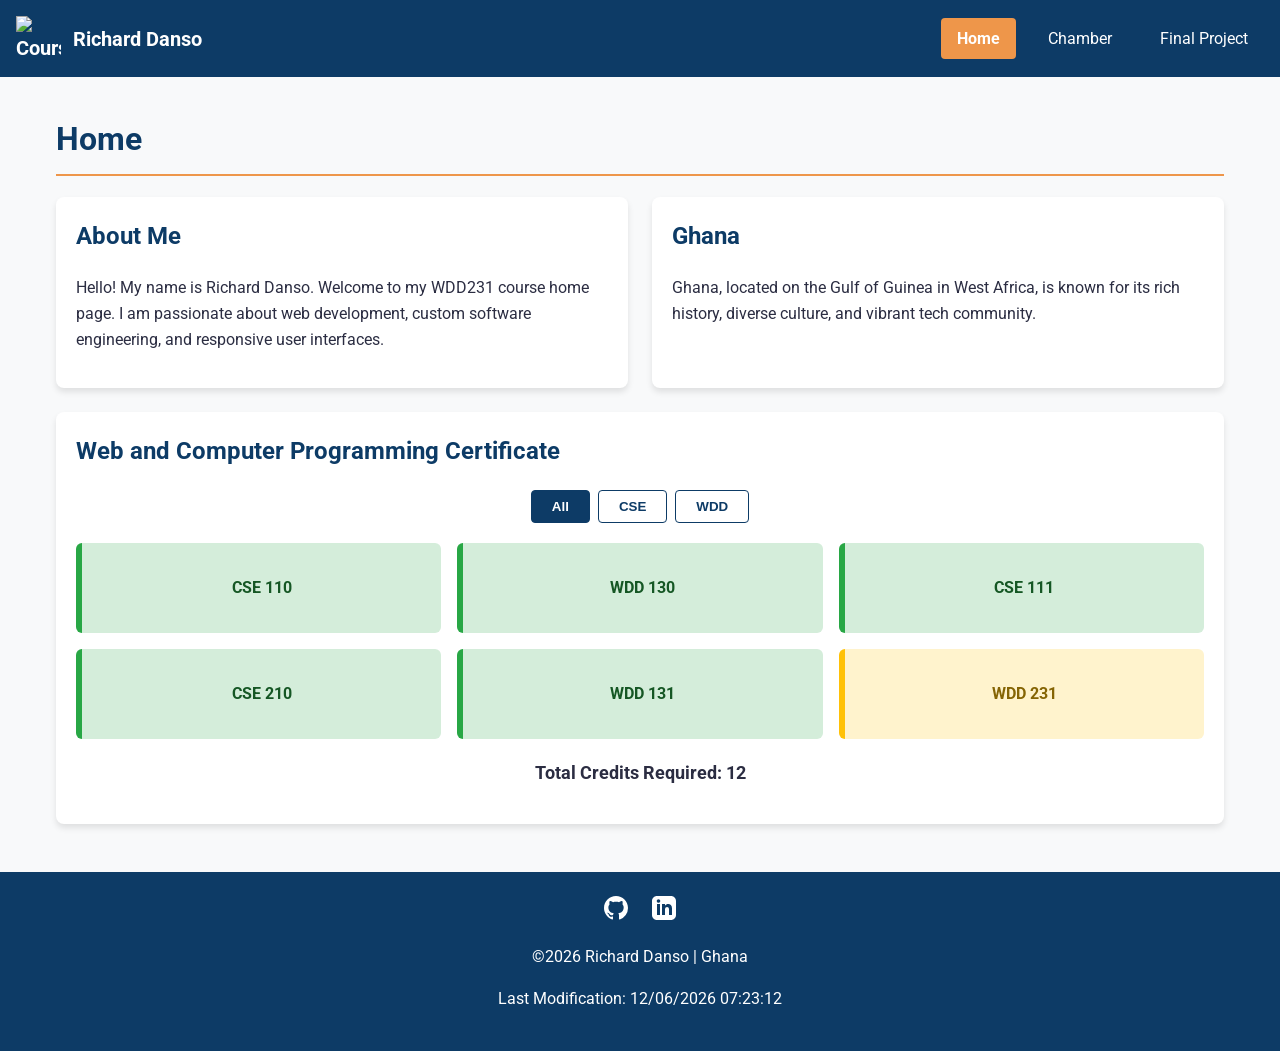
==== index.html @ 25c6ff54 "New" ====
<!DOCTYPE html>
<html lang="en">
<head>
    <meta charset="UTF-8">
    <meta name="viewport" content="width=device-width, initial-scale=1.0">
    <title>WDD231 Course Home Page | Richard Danso</title>
    <meta name="description" content="WDD231 Web Frontend Development I course home page featuring developer information and course certificate requirements.">
    <meta name="author" content="Richard Danso">
    
    <!-- Google Fonts -->
    <link rel="preconnect" href="https://fonts.googleapis.com">
    <link rel="preconnect" href="https://fonts.gstatic.com" crossorigin>
    <link href="https://fonts.googleapis.com/css2?family=Roboto:wght@400;700&display=swap" rel="stylesheet">
    
    <!-- CSS Stylesheets -->
    <link rel="stylesheet" href="css/normalize.css">
    <link rel="stylesheet" href="css/base.css">
    <link rel="stylesheet" href="css/larger.css">
    
    <!-- JavaScript Files -->
    <script src="js/navigation.js" defer></script>
    <script src="js/date.js" defer></script>
    <script src="js/course.js" defer></script>
</head>
<body>
    <header>
        <div class="brand">
            <img src="images/logo.svg" alt="Course Site Logo" width="45" height="45">
            <span>Richard Danso</span>
        </div>
        <button id="menu-button" aria-label="Toggle Navigation Menu"></button>
        <nav>
            <ul id="primary-nav">
                <li class="active"><a href="#">Home</a></li>
                <li><a href="chamber/index.html">Chamber</a></li>
                <li><a href="final/index.html">Final Project</a></li>
            </ul>
        </nav>
    </header>

    <main>
        <h1>Home</h1>
        
        <div class="content-wrapper">
            <section class="card profile-card">
                <h2>About Me</h2>
                <p>Hello! My name is Richard Danso. Welcome to my WDD231 course home page. I am passionate about web development, custom software engineering, and responsive user interfaces.</p>
            </section>

            <section class="card location-card">
                <h2>Ghana</h2>
                <p>Ghana, located on the Gulf of Guinea in West Africa, is known for its rich history, diverse culture, and vibrant tech community.</p>
            </section>

            <section class="card certificate-card">
                <h2>Web and Computer Programming Certificate</h2>
                
                <div class="filter-buttons">
                    <button id="all-btn" class="filter-btn active">All</button>
                    <button id="cse-btn" class="filter-btn">CSE</button>
                    <button id="wdd-btn" class="filter-btn">WDD</button>
                </div>

                <div id="course-container" class="course-grid"></div>
                <p id="total-credits" class="credit-summary"></p>
            </section>
        </div>
    </main>

    <footer>
        <div class="social-links">
            <a href="https://github.com/yourgithubusername" target="_blank" rel="noopener" aria-label="GitHub Profile">
                <svg width="24" height="24" viewBox="0 0 24 24" fill="currentColor"><path d="M12 0C5.37 0 0 5.37 0 12c0 5.31 3.435 9.795 8.205 11.385.6.105.825-.255.825-.57 0-.285-.015-1.23-.015-2.235-3.015.555-3.795-.735-4.035-1.41-.135-.345-.72-1.41-1.23-1.695-.42-.225-1.02-.78-.015-.795.945-.015 1.62.87 1.845 1.23 1.08 1.815 2.805 1.305 3.495.99.105-.78.42-1.305.765-1.605-2.67-.3-5.46-1.335-5.46-5.925 0-1.305.465-2.385 1.23-3.225-.12-.3-.54-1.53.12-3.18 0 0 1.005-.315 3.3 1.23.96-.27 1.98-.405 3-.405s2.04.135 3 .405c2.295-1.56 3.3-1.23 3.3-1.23.66 1.65.24 2.88.12 3.18.765.84 1.23 1.905 1.23 3.225 0 4.605-2.805 5.625-5.475 5.925.435.375.81 1.095.81 2.22 0 1.605-.015 2.895-.015 3.3 0 .315.225.69.825.57A12.02 12.02 0 0024 12c0-6.63-5.37-12-12-12z"/></svg>
            </a>
            <a href="https://linkedin.com/in/yourlinkedinusername" target="_blank" rel="noopener" aria-label="LinkedIn Profile">
                <svg width="24" height="24" viewBox="0 0 24 24" fill="currentColor"><path d="M19 0h-14c-2.761 0-5 2.239-5 5v14c0 2.761 2.239 5 5 5h14c2.762 0 5-2.239 5-5v-14c0-2.761-2.238-5-5-5zm-11 19h-3v-11h3v11zm-1.5-12.268c-.966 0-1.75-.79-1.75-1.764s.784-1.764 1.75-1.764 1.75.79 1.75 1.764-.783 1.764-1.75 1.764zm13.5 12.268h-3v-5.604c0-3.368-4-3.113-4 0v5.604h-3v-11h3v1.765c1.396-2.586 7-2.777 7 2.476v6.759z"/></svg>
            </a>
        </div>
        <p>&copy;<span id="currentyear"></span> Richard Danso | Ghana</p>
        <p id="lastModified"></p>
    </footer>
</body>
</html>
---- css/base.css ----
:root {
    --primary-color: #0d3b66;
    --secondary-color: #f4d35e;
    --accent-color: #ee964a;
    --background-color: #f8f9fa;
    --text-color: #2b2d42;
    --completed-bg: #d4edda;
    --completed-border: #28a745;
    --incomplete-bg: #fff3cd;
    --incomplete-border: #ffc107;
}

* {
    box-sizing: border-box;
}

body {
    font-family: 'Roboto', sans-serif;
    color: var(--text-color);
    background-color: var(--background-color);
    margin: 0;
    line-height: 1.6;
}

/* Header & Nav */
header {
    background-color: var(--primary-color);
    color: white;
    padding: 1rem;
    display: flex;
    justify-content: space-between;
    align-items: center;
    flex-wrap: wrap;
}

.brand {
    display: flex;
    align-items: center;
    gap: 0.75rem;
    font-size: 1.25rem;
    font-weight: 700;
}

#menu-button {
    background: none;
    border: none;
    color: white;
    font-size: 1.8rem;
    cursor: pointer;
    padding: 0.25rem 0.5rem;
}

#menu-button::before {
    content: "☰";
}

#menu-button.open::before {
    content: "✕";
}

nav {
    width: 100%;
    display: none;
}

nav.open {
    display: block;
}

nav ul {
    list-style: none;
    padding: 0;
    margin: 1rem 0 0 0;
}

nav li a {
    display: block;
    color: white;
    text-decoration: none;
    padding: 0.75rem;
    text-align: center;
    transition: background-color 0.3s ease;
}

nav li a:hover {
    background-color: rgba(255, 255, 255, 0.15);
}

nav li.active a {
    background-color: var(--accent-color);
    font-weight: bold;
}

/* Main Layout */
main {
    padding: 1rem;
    max-width: 1200px;
    margin: 0 auto;
}

h1 {
    color: var(--primary-color);
    border-bottom: 2px solid var(--accent-color);
    padding-bottom: 0.5rem;
}

.content-wrapper {
    display: grid;
    grid-template-columns: 1fr;
    gap: 1.5rem;
}

.card {
    background: white;
    border-radius: 8px;
    padding: 1.25rem;
    box-shadow: 0 4px 6px rgba(0, 0, 0, 0.1);
}

.card h2 {
    margin-top: 0;
    color: var(--primary-color);
}

/* Certificate Course Section */
.filter-buttons {
    display: flex;
    justify-content: center;
    gap: 0.5rem;
    margin-bottom: 1.25rem;
}

.filter-btn {
    padding: 0.5rem 1.25rem;
    border: 1px solid var(--primary-color);
    background-color: white;
    color: var(--primary-color);
    font-weight: bold;
    border-radius: 4px;
    cursor: pointer;
    transition: all 0.3s ease;
}

.filter-btn:hover,
.filter-btn.active {
    background-color: var(--primary-color);
    color: white;
}

.course-grid {
    display: grid;
    grid-template-columns: 1fr;
    gap: 1rem;
}

.course-card {
    padding: 1rem;
    border-radius: 6px;
    text-align: center;
    font-weight: bold;
    border-left: 6px solid;
}

.course-card.completed {
    background-color: var(--completed-bg);
    border-color: var(--completed-border);
    color: #155724;
}

.course-card.incomplete {
    background-color: var(--incomplete-bg);
    border-color: var(--incomplete-border);
    color: #856404;
}

.credit-summary {
    text-align: center;
    font-weight: bold;
    margin-top: 1.25rem;
    font-size: 1.1rem;
}

/* Footer */
footer {
    background-color: var(--primary-color);
    color: white;
    text-align: center;
    padding: 1.5rem 1rem;
    margin-top: 2rem;
}

.social-links {
    display: flex;
    justify-content: center;
    gap: 1.5rem;
    margin-bottom: 1rem;
}

.social-links a {
    color: white;
    transition: color 0.3s ease;
}

.social-links a:hover {
    color: var(--secondary-color);
}
---- css/larger.css ----
@media screen and (min-width: 768px) {
    #menu-button {
        display: none;
    }

    nav {
        display: block !important;
        width: auto;
    }

    nav ul {
        display: flex;
        gap: 1rem;
        margin: 0;
    }

    nav li a {
        padding: 0.5rem 1rem;
        border-radius: 4px;
    }

    .content-wrapper {
        grid-template-columns: 1fr 1fr;
    }

    .certificate-card {
        grid-column: span 2;
    }

    .course-grid {
        grid-template-columns: repeat(3, 1fr);
    }
}
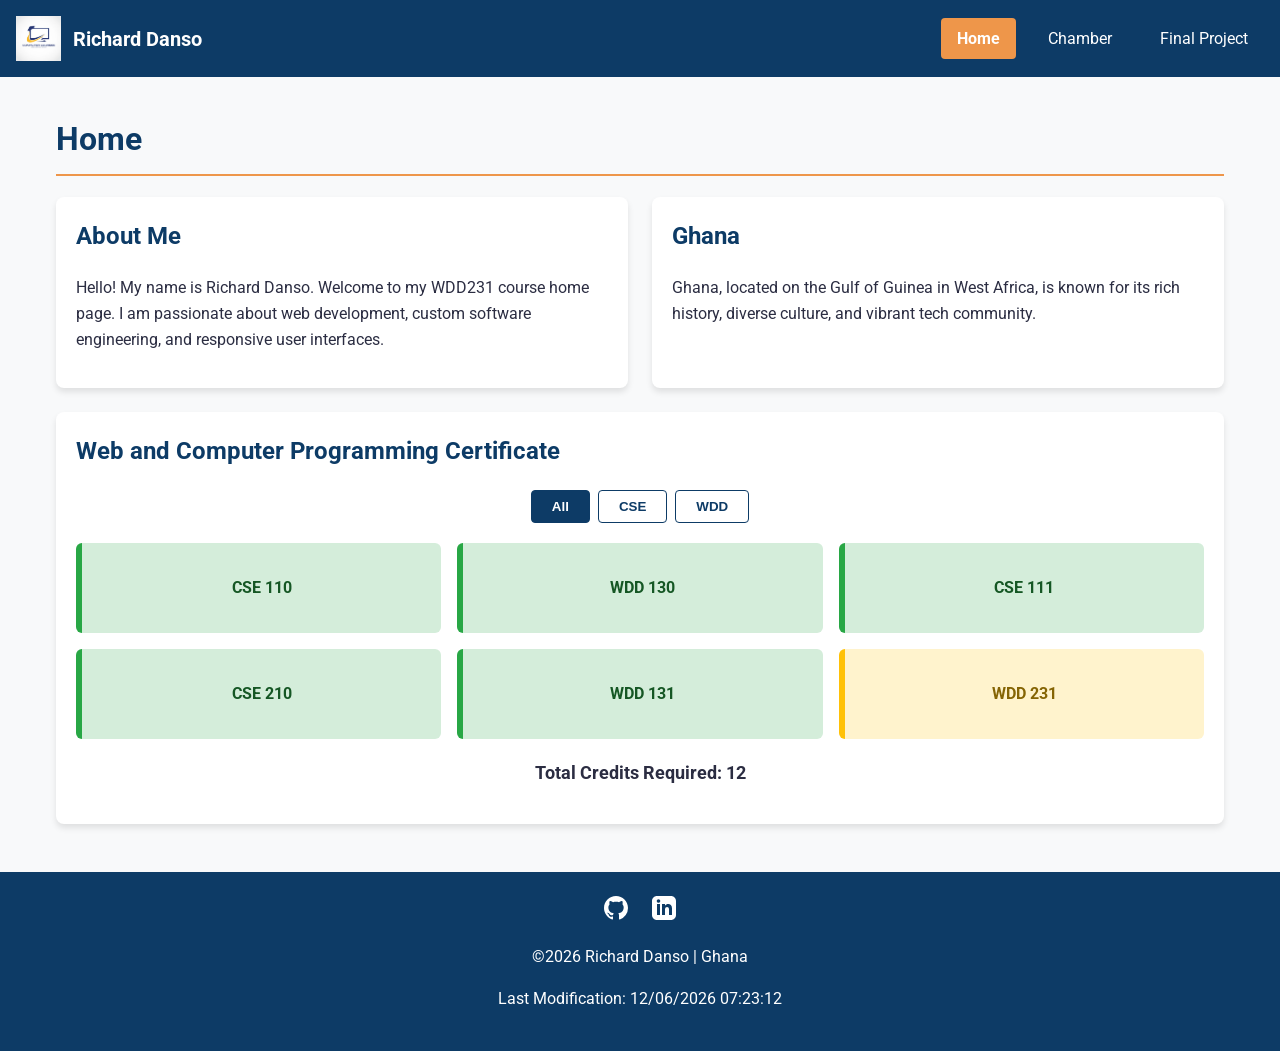
==== commit 693ec84d: "new" ====
--- a/index.html
+++ b/index.html
@@ -25,7 +25,7 @@
 <body>
     <header>
         <div class="brand">
-            <img src="images/logo.svg" alt="Course Site Logo" width="45" height="45">
+            <img src="images/cite.png" alt="Course Site Logo" width="45" height="45">
             <span>Richard Danso</span>
         </div>
         <button id="menu-button" aria-label="Toggle Navigation Menu"></button>
